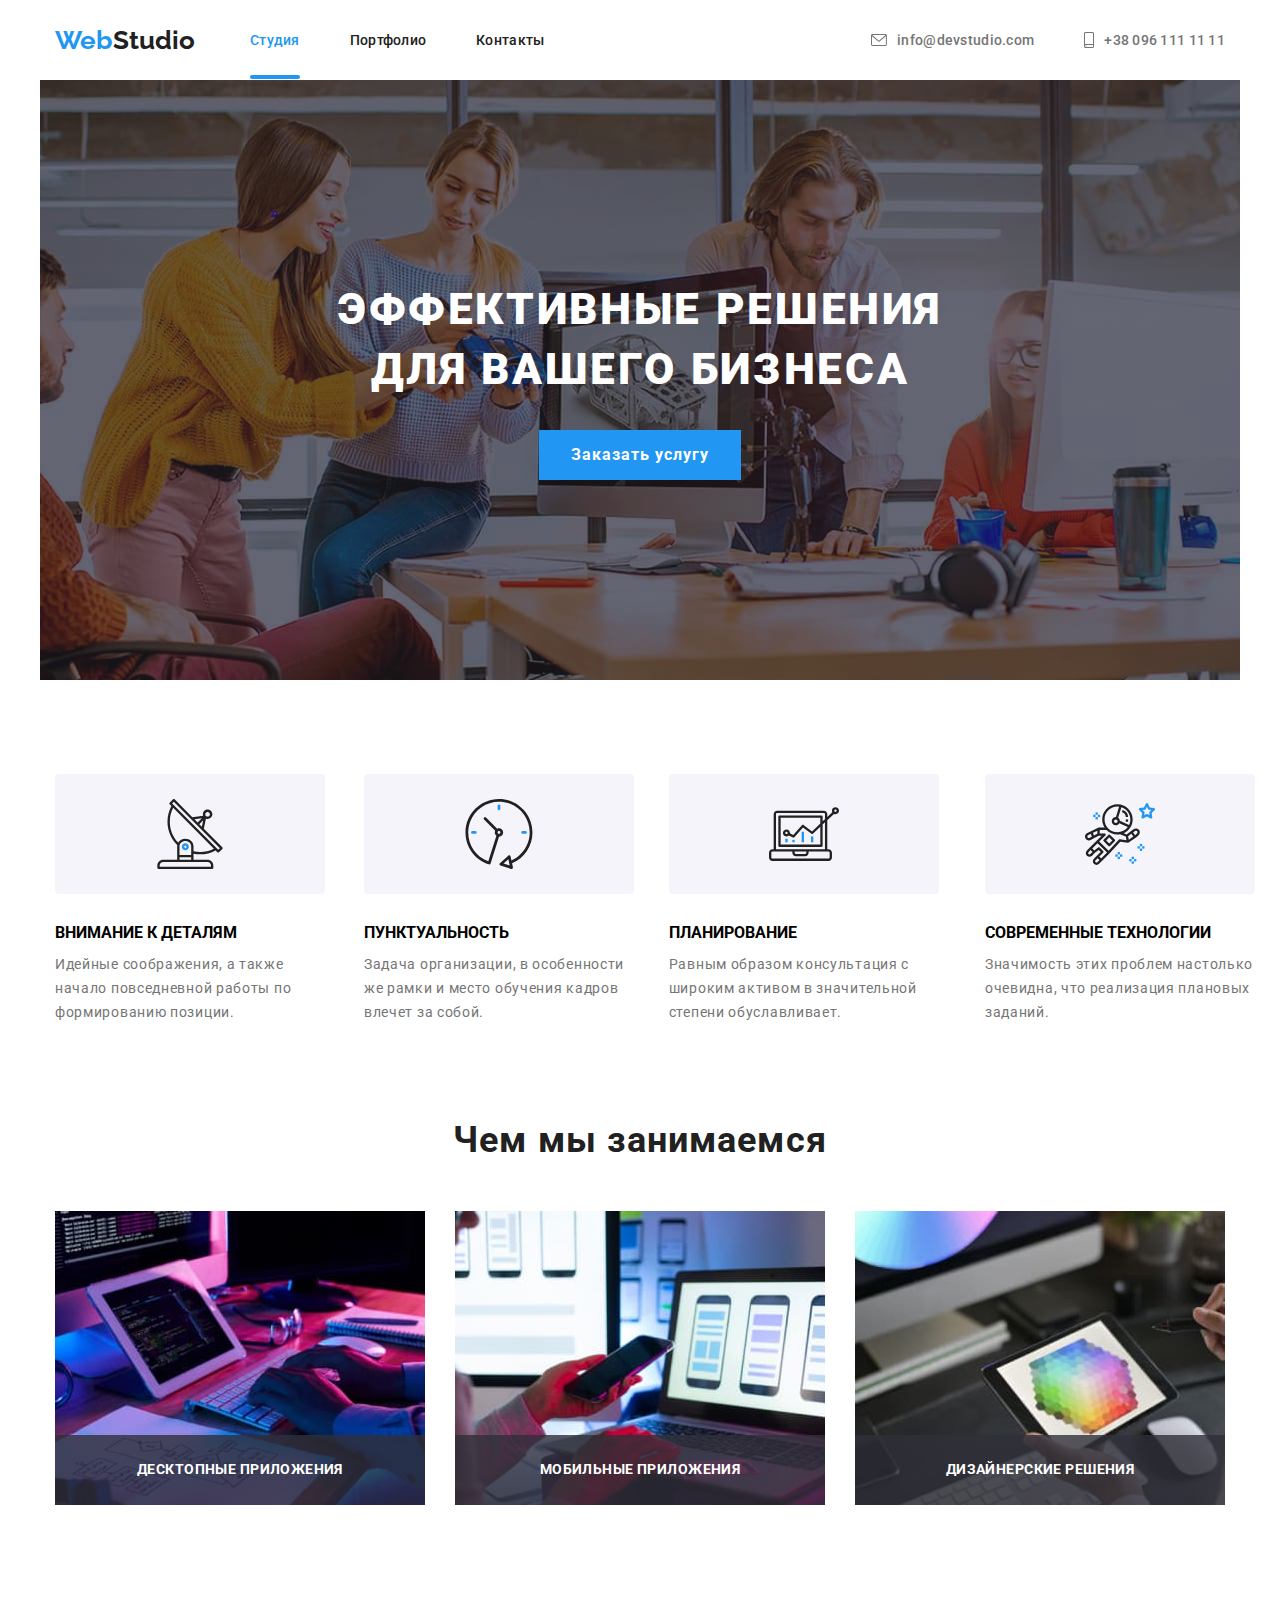
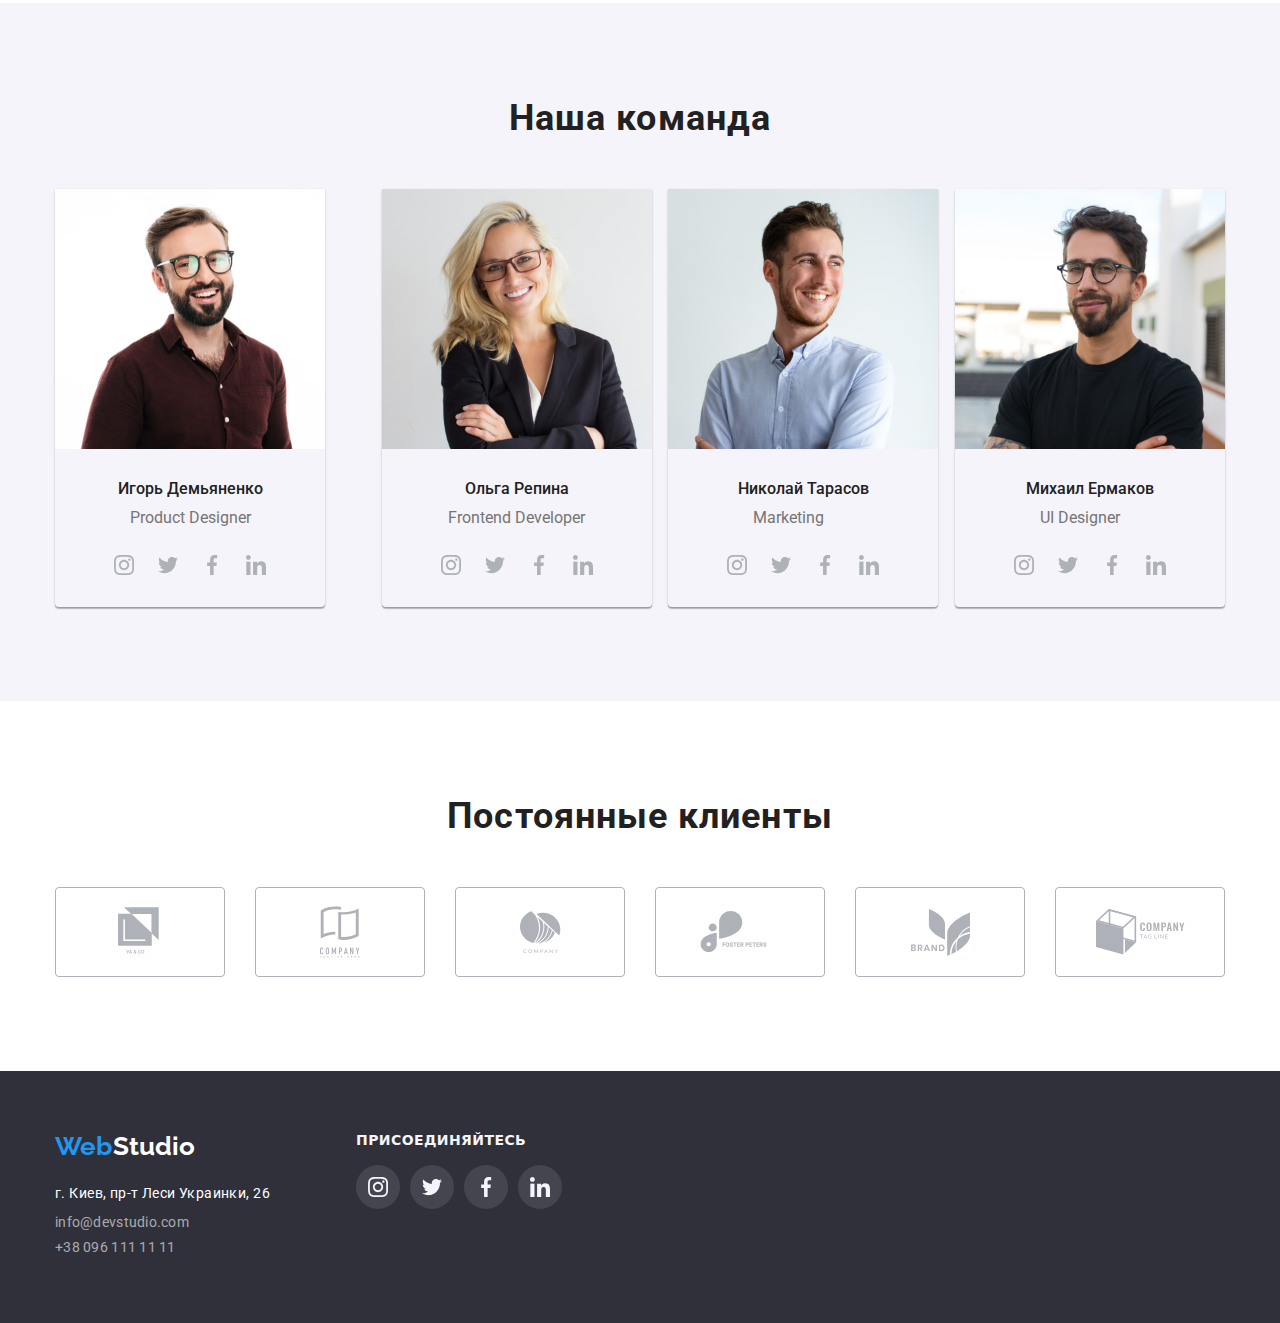
==== index.html @ 0f1d70f5 "finished" ====
﻿<!DOCTYPE html>
<html lang="en">
  <head>
    <link
      rel="stylesheet"
      href="https://cdnjs.cloudflare.com/ajax/libs/modern-normalize/1.0.0/modern-normalize.min.css"
    />
    <link rel="preconnect" href="https://fonts.gstatic.com" />
    <link
      href="https://fonts.googleapis.com/css2?family=Raleway:wght@700&family=Roboto:wght@400;500;700;900&display=swap"
      rel="stylesheet"
    />
    <link rel="stylesheet" href="./css/style.css" />
    <meta charset="UTF-8" />
    <meta
      name="viewport"
      content="width=device-width, initial-scale=1.0"
      lang="ru"
    />
    <title>WebStudio</title>
  </head>
  <body>
    <header>
      <div class="navigation-bar container">
        <nav>
          <a class="logo" href="./index.html">
            <span class="logo-left-part">Web</span>
            <span class="logo-right-part">Studio</span>
          </a>
          <ul class="navigation-list">
            <li><a class="item current-page" href="./index.html">Студия</a></li>
            <li>
              <a class="item link-without-underline" href="./portfolio.html"
                >Портфолио</a
              >
            </li>
            <li><a class="item link-without-underline" href="">Контакты</a></li>
          </ul>
        </nav>
        <ul class="contacts">
          <li>
            <address class="nav-address">
              <svg width="16" height="12" class="contact-image">
                <use href="./image/sprite.svg#icon-envelope"></use>
              </svg>
              <a class="contact" href="mailto:info@devstudio.com"
                >info@devstudio.com</a
              >
            </address>
          </li>
          <li>
            <address class="nav-address">
              <svg width="10" height="16" class="contact-image">
                <use href="./image/sprite.svg#icon-smartphone"></use>
              </svg>
              <a class="contact" href="tel:+380961111111">+38 096 111 11 11</a>
            </address>
          </li>
        </ul>
      </div>
    </header>
    <main>
      <div class="backdrop is-hidden" data-modal>
        <div class="modal">
          <button type="button" class="close-btn" data-modal-close></button>
        </div>
      </div>
      <section title="hero">
        <div class="hero container">
          <h1>Эффективные решения для вашего бизнеса</h1>
          <button class="blue-button" data-modal-open type="button">
            Заказать услугу
          </button>
        </div>
      </section>
      <section class="virtues" title="our virtues">
        <div class="container">
          <h2 style="visibility: hidden; height: 0px">Наши преимущества</h2>
          <ul class="container virtues-list">
            <li class="virtues-item">
              <div class="virtues-image">
                <svg width="70" height="70">
                  <use href="./image/sprite.svg#icon-antenna"></use>
                </svg>
              </div>
              <h3>Внимание к деталям</h3>
              <p>
                Идейные соображения, а также начало повседневной работы по
                формированию позиции.
              </p>
            </li>
            <li class="virtues-item">
              <div class="virtues-image">
                <svg width="70" height="70">
                  <use href="./image/sprite.svg#icon-clock"></use>
                </svg>
              </div>

              <h3>Пунктуальность</h3>
              <p>
                Задача организации, в особенности же рамки и место обучения
                кадров влечет за собой.
              </p>
            </li>
            <li class="virtues-item">
              <div class="virtues-image">
                <svg width="70" height="70">
                  <use href="./image/sprite.svg#icon-draght"></use>
                </svg>
              </div>

              <h3>Планирование</h3>
              <p>
                Равным образом консультация с широким активом в значительной
                степени обуславливает.
              </p>
            </li>
            <li class="virtues-item">
              <div class="virtues-image">
                <svg width="70" height="70">
                  <use href="./image/sprite.svg#icon-astronaut"></use>
                </svg>
              </div>
              <h3>Современные технологии</h3>
              <p>
                Значимость этих проблем настолько очевидна, что реализация
                плановых заданий.
              </p>
            </li>
          </ul>
        </div>
      </section>
      <section title="What we are doing" class="our-work">
        <div class="container">
          <h2>Чем мы занимаемся</h2>
          <div class="our-works-container">
            <ul class="our-work-list">
              <li class="item">
                <img
                  src="./image/photo1.png"
                  alt="Программист пишет код"
                  width="370"
                  height="294"
                />
                <span class="works-label">Десктопные приложения</span>
              </li>
              <li class="item">
                <img
                  src="./image/photo2.png"
                  alt="Дизайнер разрабатывает стиль приложения для мобильного телефона"
                  width="370"
                  height="294"
                />
                <span class="works-label">Мобильные приложения</span>
              </li>
              <li class="item">
                <img
                  src="./image/photo3.png"
                  alt="Дизайнер работает с цветовой схемой на планшете"
                  width="370"
                  height="294"
                />
                <span class="works-label">Дизайнерские решения</span>
              </li>
            </ul>
          </div>
        </div>
      </section>
      <section title="Our team" class="our-team our-work">
        <div class="container">
          <h2>Наша команда</h2>
          <ul class="team-container">
            <li class="employee-card">
              <img
                src="./image/igor.jpg"
                alt="Фотография Игоря Демьяненко"
                width="270"
                height="260"
              />
              <h3>Игорь Демьяненко</h3>
              <span>Product Designer</span>
              <ul class="social-list">
                <li class="social-list-item">
                  <a class="social-link" href="https://www.instagram.com/">
                    <svg width="20" height="20" class="social-image">
                      <use href="./image/sprite.svg#icon-instagram"></use>
                    </svg>
                  </a>
                </li>
                <li>
                  <a class="social-link" href="https://twitter.com/?lang=uk">
                    <svg width="20" height="20" class="social-image">
                      <use href="./image/sprite.svg#icon-twitter"></use>
                    </svg>
                  </a>
                </li>
                <li>
                  <a class="social-link" href="https://facebook.com/">
                    <svg width="20" height="20" class="social-image">
                      <use href="./image/sprite.svg#icon-facebook"></use>
                    </svg>
                  </a>
                </li>
                <li>
                  <a class="social-link" href="https://www.linkedin.com/">
                    <svg width="20" height="20" class="social-image">
                      <use href="./image/sprite.svg#icon-linkedin"></use>
                    </svg>
                  </a>
                </li>
              </ul>
            </li>
            <li class="employee-card">
              <img
                src="./image/olga.jpg"
                alt="Фотография Ольги Репиной"
                width="270"
                height="260"
              />
              <h3>Ольга Репина</h3>
              <span>Frontend Developer</span>
              <ul class="social-list">
                <li class="social-list-item">
                  <a class="social-link" href="https://www.instagram.com/">
                    <svg width="20" height="20" class="social-image">
                      <use href="./image/sprite.svg#icon-instagram"></use>
                    </svg>
                  </a>
                </li>
                <li>
                  <a class="social-link" href="https://twitter.com/?lang=uk">
                    <svg width="20" height="20" class="social-image">
                      <use href="./image/sprite.svg#icon-twitter"></use>
                    </svg>
                  </a>
                </li>
                <li>
                  <a class="social-link" href="https://facebook.com/">
                    <svg width="20" height="20" class="social-image">
                      <use href="./image/sprite.svg#icon-facebook"></use>
                    </svg>
                  </a>
                </li>
                <li>
                  <a class="social-link" href="https://www.linkedin.com/">
                    <svg width="20" height="20" class="social-image">
                      <use href="./image/sprite.svg#icon-linkedin"></use>
                    </svg>
                  </a>
                </li>
              </ul>
            </li>
            <li>
              <div class="employee-card">
                <img
                  src="./image/nick.jpg"
                  alt="Фотография Николая Тарасова"
                  width="270"
                  height="260"
                />
                <h3>Николай Тарасов</h3>
                <span>Marketing</span>
                <ul class="social-list">
                  <li class="social-list-item">
                    <a class="social-link" href="https://www.instagram.com/">
                      <svg width="20" height="20" class="social-image">
                        <use href="./image/sprite.svg#icon-instagram"></use>
                      </svg>
                    </a>
                  </li>
                  <li>
                    <a class="social-link" href="https://twitter.com/?lang=uk">
                      <svg width="20" height="20" class="social-image">
                        <use href="./image/sprite.svg#icon-twitter"></use>
                      </svg>
                    </a>
                  </li>
                  <li>
                    <a class="social-link" href="https://facebook.com/">
                      <svg width="20" height="20" class="social-image">
                        <use href="./image/sprite.svg#icon-facebook"></use>
                      </svg>
                    </a>
                  </li>
                  <li>
                    <a class="social-link" href="https://www.linkedin.com/">
                      <svg width="20" height="20" class="social-image">
                        <use href="./image/sprite.svg#icon-linkedin"></use>
                      </svg>
                    </a>
                  </li>
                </ul>
              </div>
            </li>
            <li>
              <div class="employee-card">
                <img
                  src="./image/michael.jpg"
                  alt="Фотография Михаила Ермакова"
                  width="270"
                  height="260"
                />
                <h3>Михаил Ермаков</h3>
                <span>UI Designer</span>
                <ul class="social-list">
                  <li class="social-list-item">
                    <a class="social-link" href="https://www.instagram.com/">
                      <svg width="20" height="20" class="social-image">
                        <use href="./image/sprite.svg#icon-instagram"></use>
                      </svg>
                    </a>
                  </li>
                  <li>
                    <a class="social-link" href="https://twitter.com/?lang=uk">
                      <svg width="20" height="20" class="social-image">
                        <use href="./image/sprite.svg#icon-twitter"></use>
                      </svg>
                    </a>
                  </li>
                  <li>
                    <a class="social-link" href="https://facebook.com/">
                      <svg width="20" height="20" class="social-image">
                        <use href="./image/sprite.svg#icon-facebook"></use>
                      </svg>
                    </a>
                  </li>
                  <li>
                    <a class="social-link" href="https://www.linkedin.com/">
                      <svg width="20" height="20" class="social-image">
                        <use href="./image/sprite.svg#icon-linkedin"></use>
                      </svg>
                    </a>
                  </li>
                </ul>
              </div>
            </li>
          </ul>
        </div>
      </section>
      <section title="Our clients" class="our-clients">
        <div class="container">
          <h2>Постоянные клиенты</h2>
          <ul>
            <li>
              <a href="https://">
                <svg width="45" height="50">
                  <use href="./image/sprite.svg#logo-1"></use>
                </svg>
              </a>
            </li>
            <li>
              <a href="https://">
                <svg width="40" height="52">
                  <use href="./image/sprite.svg#logo-2"></use>
                </svg>
              </a>
            </li>
            <li>
              <a href="https://">
                <svg width="41" height="42.6">
                  <use href="./image/sprite.svg#logo-3"></use>
                </svg>
              </a>
            </li>
            <li>
              <a href="https://">
                <svg width="80" height="42">
                  <use href="./image/sprite.svg#logo-4"></use>
                </svg>
              </a>
            </li>
            <li>
              <a href="https://">
                <svg width="59" height="47">
                  <use href="./image/sprite.svg#logo-5"></use>
                </svg>
              </a>
            </li>
            <li>
              <a href="https://">
                <svg width="89" height="46">
                  <use href="./image/sprite.svg#logo-6"></use>
                </svg>
              </a>
            </li>
          </ul>
        </div>
      </section>
    </main>
    <footer class="footer-container">
      <div class="container footer-blocks">
        <div>
          <a class="logo" href="./index.html">
            <span class="logo-left-part">Web</span>
            <span class="logo-right-part">Studio</span>
          </a>
          <address>
            <div class="address-block">
              <a
                class="location"
                href="https://www.google.com/maps/d/embed?mid=10uSM3H-mIU3GznYo2szRIEphczw"
                >г. Киев, пр-т Леси Украинки, 26</a
              >
              <a class="address-item" href="mailto:info@devstudio.com">
                <pre>info@devstudio.com</pre>
              </a>
              <a class="address-item" href="tel:+380961111111">
                <pre>+38 096 111 11 11</pre>
              </a>
            </div>
          </address>
        </div>
        <div class="right-block">
          <span>присоединяйтесь</span>
          <ul class="social-list">
            <li class="social-list-item">
              <a class="social-link" href="https://www.instagram.com/">
                <svg width="20" height="20" class="social-image">
                  <use href="./image/sprite.svg#icon-instagram"></use>
                </svg>
              </a>
            </li>
            <li>
              <a class="social-link" href="https://twitter.com/?lang=uk">
                <svg width="20" height="20" class="social-image">
                  <use href="./image/sprite.svg#icon-twitter"></use>
                </svg>
              </a>
            </li>
            <li>
              <a class="social-link" href="https://facebook.com/">
                <svg width="20" height="20" class="social-image">
                  <use href="./image/sprite.svg#icon-facebook"></use>
                </svg>
              </a>
            </li>
            <li>
              <a class="social-link" href="https://www.linkedin.com/">
                <svg width="20" height="20" class="social-image">
                  <use href="./image/sprite.svg#icon-linkedin"></use>
                </svg>
              </a>
            </li>
          </ul>
        </div>
      </div>
    </footer>
    <script src="./js/modal.js"></script>
  </body>
</html>
---- css/style.css ----
:root {
  --accent-color: #2196f3;
  --light-gray-color: #f5f4fa;
  --dark-gray-color: #757575;
  --black-color: #212121;
  --primary-font: "Raleway", sans-serif;
  --secondary-font: "Roboto", sans-serif;
}
*,
*::before,
*::after {
  box-sizing: border-box;
}
h1,
h2,
h3,
ul {
  margin: 0;
  padding: 0;
}
p,
pre {
  margin: 0;
  padding: 0;
}
button {
  font-family: var(--secondary-font);
  font-weight: 500;
}
pre {
  font-family: var(--secondary-font);
}
main {
  font-family: var(--secondary-font);
}

.container {
  width: 1200px;
  padding-left: 15px;
  padding-right: 15px;
  margin-left: auto;
  margin-right: auto;

  background-color: transparent;
}
.team-container {
  padding-top: 50px;
  display: flex;
  justify-content: space-between;
}
.our-team {
  min-height: 648px;
  background: #f5f4fa;
}
.contact-image {
  fill: currentColor;
  margin-right: 10px;
}
.social-list {
  display: flex;
  justify-content: space-between;
  margin-top: 16px;
}
.social-link {
  transition: all cubic-bezier(0.4, 0, 0.2, 1) 250ms;
  color: #afb1b8;
  display: flex;
  justify-content: center;
  align-items: center;
  height: 44px;
  width: 44px;
  border-radius: 50px;
}
.social-link:hover,
.social-link:active {
  background-color: var(--accent-color);
  color: #ffffff;
}
.social-image {
  display: block;
  fill: currentColor;
  width: 20px;
  height: 20px;
}
.navigation-bar {
  display: flex;
  justify-content: space-between;
  align-items: center;
  min-height: 80px;
}
.nav-address {
  transition: color cubic-bezier(0.4, 0, 0.2, 1) 250ms;

  color: var(--dark-gray-color);
  display: flex;
  align-items: center;
  justify-content: space-around;
}

.nav-address:hover .contact,
.nav-address:focus .contact,
.nav-address:hover,
.nav-address:focus {
  color: var(--accent-color);
}
.navigation-list .item:hover,
.navigation-list .item:focus {
  color: var(--accent-color);
  text-decoration: none;
}
.logo {
  display: inline-block;
  font-family: var(--primary-font);
  font-weight: 700;
  font-size: 26px;
  line-height: 1.174;
  text-decoration: none;
  align-self: center;
  min-width: 145px;
}

.logo-left-part {
  color: var(--accent-color);
}
.logo-right-part {
  margin-left: -5px;
}
footer .logo-right-part {
  color: #ffffff;
}
header .logo-right-part {
  color: var(--black-color);
}
.navigation-list,
.contacts {
  display: flex;
  justify-content: space-between;
  align-items: center;
  font-family: var(--secondary-font);
}

.contact {
  align-content: space-between;
}
.navigation-list .item {
  transition: color cubic-bezier(0.4, 0, 0.2, 1) 250ms;

  text-decoration: none;
  font-weight: 500;
  font-size: 14px;
  line-height: 1.143;
  letter-spacing: 0.02em;
  font-family: var(--secondary-font);
}
.navigation-list .item:nth-child(1) {
  margin-left: 50px;
}
.border-bottom {
  border-bottom: 1px solid;
  border-color: #cecece;
}
.navigation-list .item:nth-child(2) {
  margin-left: 50px;
}
.link-without-underline {
  color: var(--black-color);
}
nav {
  display: flex;
}
.contact {
  transition: all cubic-bezier(0.4, 0, 0.2, 1) 250ms;

  text-decoration: none;
  font-weight: 500;
  font-size: 14px;
  line-height: 1.143;
  letter-spacing: 0.02em;
  color: var(--dark-gray-color);
  font-style: normal;
}
.contacts li:nth-of-type(2) {
  margin-left: 50px;
}
.contact:hover,
.contact:focus {
  color: var(--accent-color);
}
a:hover,
a:focus {
  text-decoration: none;
}
li {
  list-style: none;
  margin: 0;
  padding: 0;
}
h1 {
  width: 696px;
  min-height: 120px;
  font-weight: 900;
  font-size: 44px;
  line-height: 1.36;
  text-align: center;
  letter-spacing: 0.06em;
  text-transform: uppercase;
  color: #ffffff;
  align-self: center;
}
.our-work {
  padding-top: 94px;
  padding-bottom: 94px;
}
.our-work h2,
.our-clients h2 {
  text-align: center;
  color: var(--black-color);
  font-weight: 700;
  font-size: 36px;
  line-height: 1.167;
  letter-spacing: 0.03em;
}
.border-around {
  border: 1px solid;
  border-color: #eeeeee;
  margin-top: 30px;
}
.card-with-overlay {
  position: relative;
  overflow: hidden;
}
.text-on-focus {
  display: flex;
  justify-content: center;
  align-items: center;
  transition: all 250ms cubic-bezier(0.4, 0, 0.2, 1);
  background-color: rgba(33, 150, 243, 0.9);
  position: absolute;
  bottom: -297px;
  left: 0;
  width: 100%;
  height: 100%;
  padding: 63px 24px;
  font-family: var(--secondary-font);
  font-size: 18px;
  line-height: 1.56;
  letter-spacing: 0.03em;
  transform: translateY(0px);

  color: #ffffff;
}
.border-around:focus .text-on-focus,
.border-around:hover .text-on-focus {
  transform: translateY(-297px);
  transition: transform 250ms cubic-bezier(0.4, 0, 0.2, 1);
}
.our-works-container,
.our-clients ul {
  padding-top: 50px;
}
.our-work-list {
  display: flex;
  justify-content: space-between;
}
.our-work-list .item:nth-child(n + 2) {
  margin-left: 30px;
}
.item {
  position: relative;
}
.works-label {
  position: absolute;
  bottom: 0;
  left: 0;
  transform: translateY(-4px);

  font-family: var(--secondary-font);
  font-size: 14px;
  font-weight: 700;
  line-height: 1.14;
  letter-spacing: 0.03em;
  text-transform: uppercase;
  display: flex;
  justify-content: center;
  align-items: center;
  color: #ffffff;
  min-height: 70px;
  width: 100%;
  background-color: rgba(47, 48, 58, 0.8);
}
.employee-card h3 {
  color: var(--black-color);
  font-weight: 500;
  font-size: 16px;
  line-height: 1.188;
  margin-top: 30px;
}
.employee-card span {
  color: var(--dark-gray-color);
  font-weight: 400;
  font-size: 16px;
  line-height: 1.188;
  min-width: 100px;
  margin-top: 10px;
}
.team p {
  color: var(--dark-gray-color);
  font-size: 16px;
  line-height: 1.87;
  font-weight: 400;
}
.employee-card {
  display: flex;
  flex-direction: column;
  padding-bottom: 20px;
  align-items: center;
  min-height: 368px;
  box-shadow: 0px 1px 3px rgba(0, 0, 0, 0.12), 0px 1px 1px rgba(0, 0, 0, 0.14),
    0px 2px 1px rgba(0, 0, 0, 0.2);
  border-radius: 0px 0px 4px 4px;
}
.employee-card:nth-child(n + 2) {
  margin-left: 40px;
}
.virtues {
  padding-top: 94px;
}
.virtues-item h3 {
  font-size: 16px;
  text-transform: uppercase;
  line-height: 1.172;
  margin-top: 30px;
}
.virtues-list {
  display: flex;
  justify-content: space-between;
  padding: 0px;
}
.virtues-item {
  display: inline-block;
  font-weight: bold;
  min-height: 101px;
  min-width: 270px;
  font-size: 14px;
}
.virtues-list li:nth-child(n + 2) {
  margin-left: 30px;
}
.virtues-image {
  width: 270px;
  min-height: 120px;
  background: #f5f4fa;
  border-radius: 4px;
  display: flex;
  align-items: center;
}
.virtues-image > svg {
  display: flex;
  align-self: center;
  justify-items: center;
  margin: auto;
}
.our-clients ul {
  display: flex;
  justify-content: space-between;
}
.our-clients a {
  display: flex;
  justify-content: center;
  align-items: center;
  fill: currentColor;
  border: 1px solid #afb1b8;
  border-radius: 4px;
  width: 170px;
  height: 90px;
}
.our-clients a {
  transition: all 250ms cubic-bezier(0.4, 0, 0.2, 1);

  color: #afb1b8;
}
.our-clients a:focus,
.our-clients a:hover {
  color: #2196f3;
}

.hero {
  background-image: linear-gradient(
      rgba(47, 48, 58, 0.4),
      rgba(47, 48, 58, 0.4)
    ),
    url("../image/hero.jpg");
  background-size: cover;
  background-repeat: no-repeat;
  background-position: center;
  display: flex;
  flex-direction: column;
  justify-content: center;
  padding-top: 200px;
  padding-bottom: 200px;
}
.blue-button {
  background-color: var(--accent-color);
  color: #ffffff;
  font-weight: 700;
  font-size: 16px;
  line-height: 1.87;
  letter-spacing: 0.06em;
  align-self: center;
  margin-top: 30px;
  padding: 10px 32px;
  min-width: 200px;
  border: none;
}
.address-item {
  transition: color cubic-bezier(0.4, 0, 0.2, 1) 250ms;

  text-decoration: none;
  font-weight: 400;
  font-size: 14px;
  line-height: 1.143;
  letter-spacing: 0.02em;
  font-style: normal;
  color: var(--dark-gray-color);
}

.address-item:hover,
.address-item:focus,
.current-page {
  color: var(--accent-color);
}
.current-page {
  position: relative;
}
.current-page::after {
  content: "";
  position: absolute;
  bottom: 0;
  left: 0;
  display: flex;
  width: 100%;
  height: 4px;
  border-radius: 2px;
  margin-bottom: -31px;
  background-color: var(--accent-color);
}
.buttons-list {
  display: flex;
  justify-content: center;
  min-width: 611px;
}
.buttons-list li:nth-child(n + 2) {
  margin-left: 14px;
}
.buttons-list button {
  transition: background-color cubic-bezier(0.4, 0, 0.2, 1) 250ms,
    color cubic-bezier(0.4, 0, 0.2, 1) 250ms;

  background-color: var(--light-gray-color);
  border-radius: 4px;
  border: none;
  padding: 6px 22px;
  font-size: 16px;
}
.buttons-list a {
  text-decoration: none;
  color: var(--black-color);
  font-weight: 500;
  font-size: 16px;
  line-height: 1.26;
  text-align: center;
  letter-spacing: 0.03em;
}
.buttons-list button:hover,
.buttons-list button:focus {
  background-color: var(--accent-color);
  color: #ffffff;
  outline: none;
}
.works-cards {
  display: flex;
  padding-top: 20px;
  justify-content: space-between;
  flex-wrap: wrap;
}
.works-cards .cards-title {
  font-weight: 700;
  font-size: 18px;
  line-height: 2;
  letter-spacing: 0.06em;
}
.works-cards p {
  font-weight: 400;
  font-size: 16px;
  line-height: 1.875;
  letter-spacing: 0.06em;
  color: var(--dark-gray-color);
  display: inline-block;
  min-width: 270px;
}
.virtues p {
  padding-top: 10px;
  font-weight: 400;
  font-size: 14px;
  line-height: 1.714;
  letter-spacing: 0.05em;
  color: var(--dark-gray-color);
}

.works-cards li {
  min-width: 370px;
  box-sizing: border-box;
}
.our-works,
.our-clients {
  padding-bottom: 94px;
  padding-top: 94px;
}
.cards-description {
  padding: 20px 24px;
}
.location {
  text-decoration: none;
  font-weight: 400;
  font-size: 14px;
  line-height: 1.71;
  letter-spacing: 0.03em;
  font-family: var(--secondary-font);
}
footer {
  background-color: #2f303a;
  height: 252px;
}
.location {
  color: #ffffff;
}
address {
  font-style: unset;
}

.address-block {
  min-width: 231px;
  margin-top: 20px;
}
footer .address-item {
  color: rgba(255, 255, 255, 0.6);
  font-family: var(--secondary-font);
}

footer .address-item:nth-child(n + 2) {
  display: flex;
  padding-top: 9px;
}
.footer-container {
  min-height: 252px;
  padding-top: 60px;
  padding-bottom: 60px;
  background: #2f303a;
}
.footer-blocks {
  display: flex;
}
.right-block .social-link {
  transition: background-color cubic-bezier(0.4, 0, 0.2, 1) 250ms;

  background-color: rgba(255, 255, 255, 0.1);
  color: var(--light-gray-color);
}
.right-block .social-link:hover,
.right-block .social-link:focus {
  background-color: var(--accent-color);
}
.right-block {
  display: block;
  margin-left: 70px;
  width: 206px;
}
.right-block li {
  display: flex;
  justify-content: space-between;
}
.right-block span {
  text-transform: uppercase;
  color: var(--light-gray-color);
  font-size: 14px;
  font-weight: 700;
  line-height: 16px;
  letter-spacing: 0.03em;
}
.backdrop {
  position: fixed;
  top: 0;
  left: 0;
  width: 100%;
  height: 100%;
  background-color: rgba(0, 0, 0, 0.2);
}
.backdrop.is-hidden {
  pointer-events: none;
  opacity: 0;
  scale: 0;
}
.backdrop {
  transition: all cubic-bezier(0.4, 0, 0.2, 1) 250ms;
  scale: 1;
}
.modal {
  height: 581px;
  width: 528px;
  left: 50vw;
  top: 221px;
  transform: translateX(-50%);
  border-radius: 4px;
  position: absolute;

  background: #ffffff;
  box-shadow: 0px 1px 3px rgba(0, 0, 0, 0.12), 0px 1px 1px rgba(0, 0, 0, 0.14),
    0px 2px 1px rgba(0, 0, 0, 0.2);
  border-radius: 4px;
  opacity: 1;
}
.close-btn {
  position: absolute;
  width: 30px;
  height: 30px;
  right: 8px;
  top: 8px;

  fill: black;
  background-position: center;
  background-image: url("../image/close-btn.svg"),
    linear-gradient(#ffffff, #ffffff);
  background-repeat: no-repeat;
  border: 1px solid rgba(0, 0, 0, 0.1);
  border-radius: 50%;
}
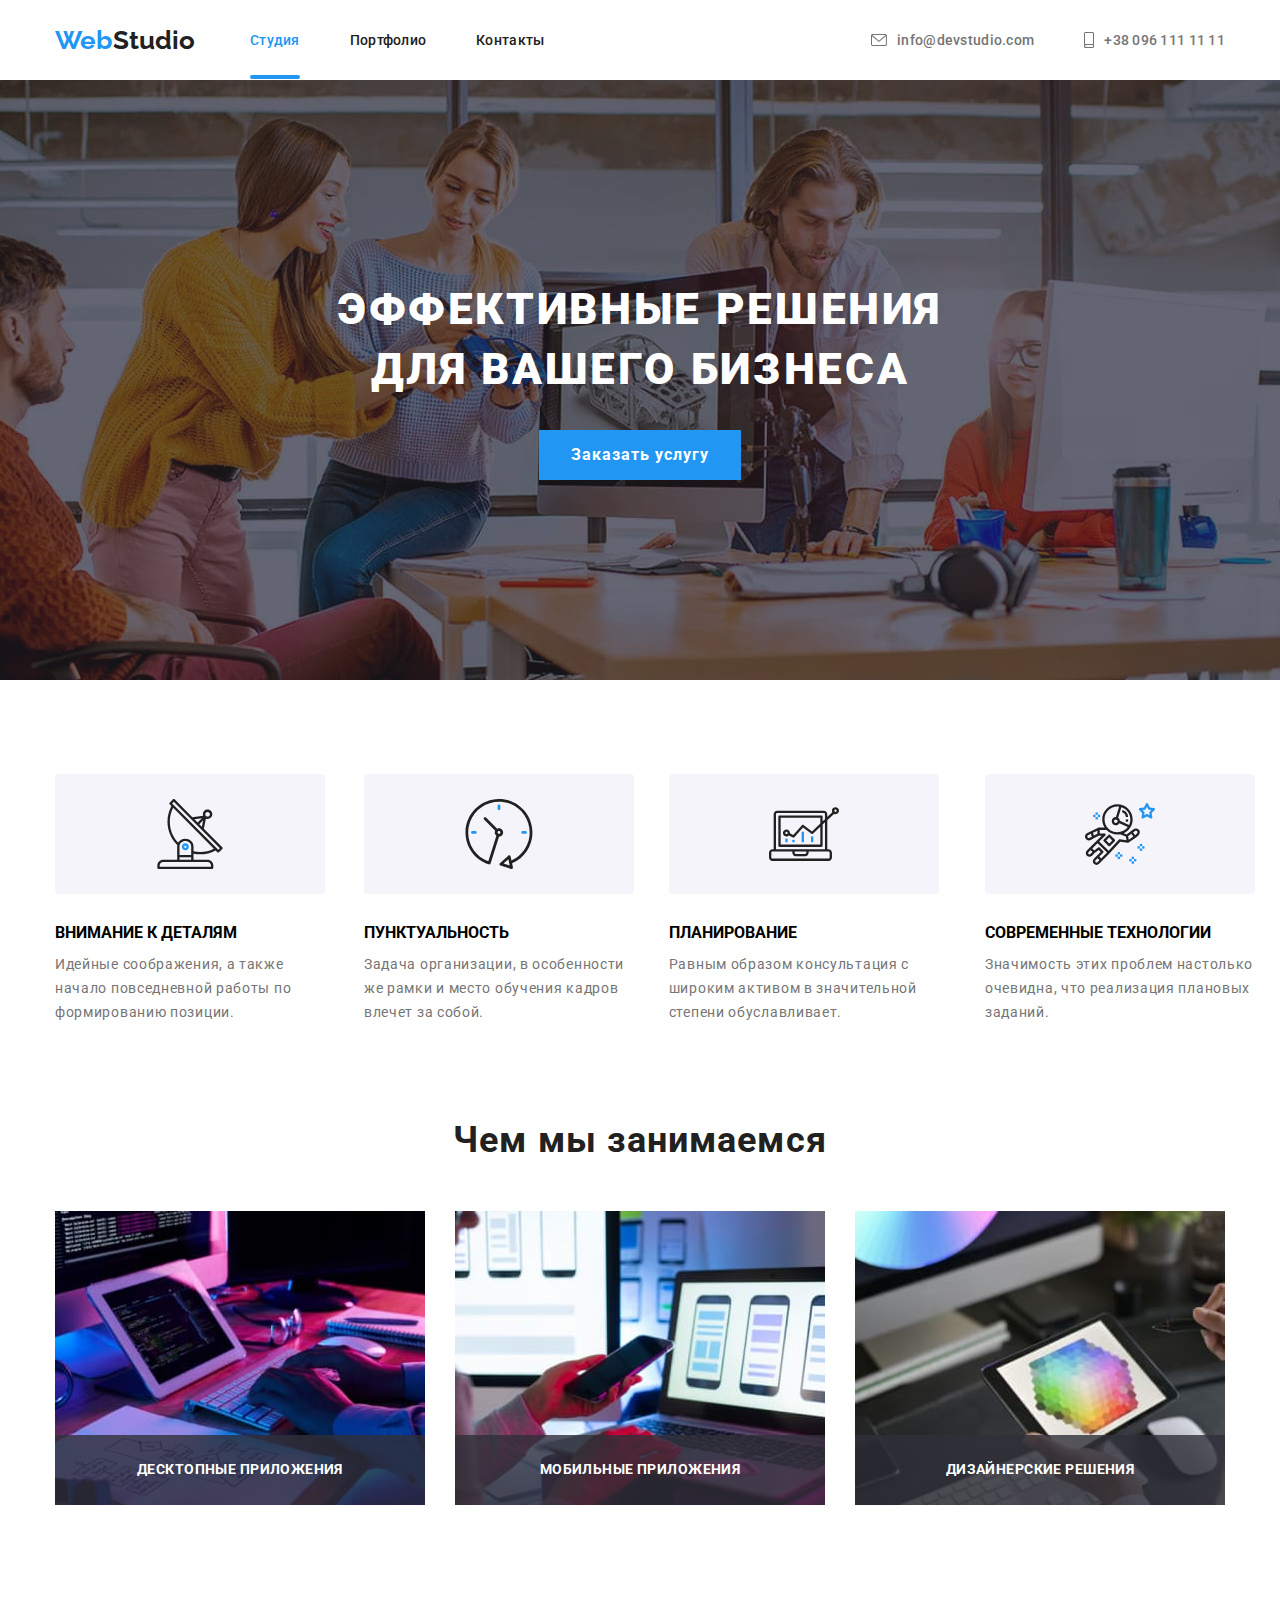
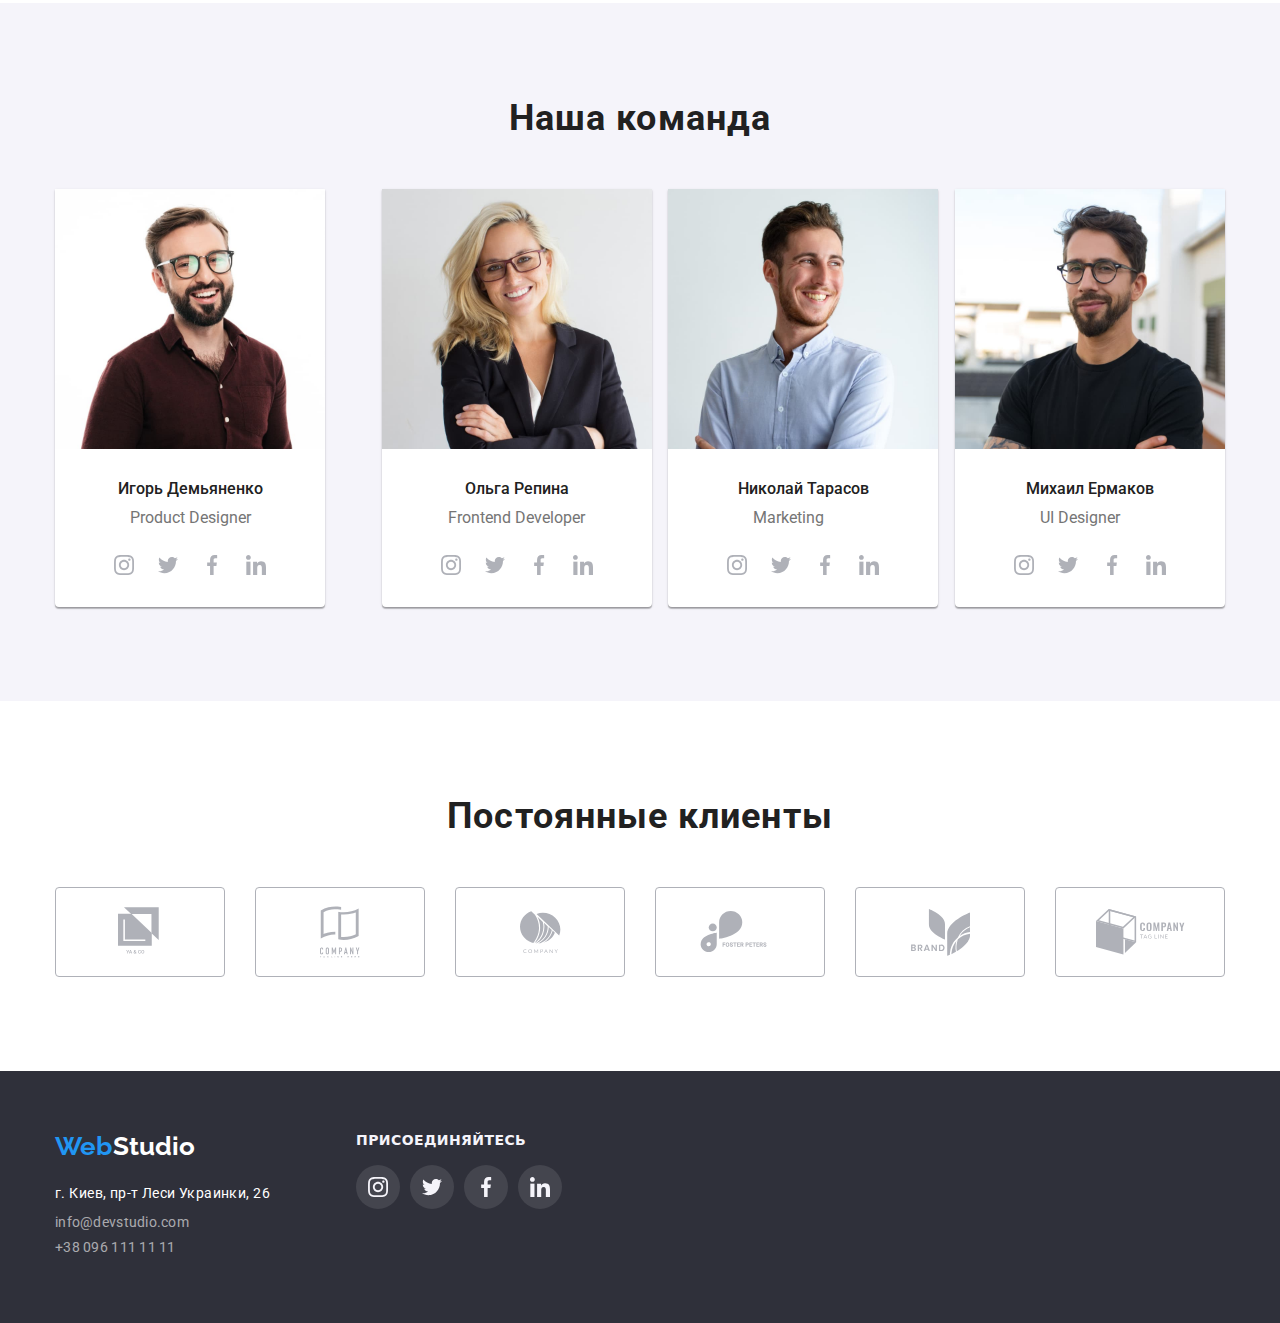
==== commit 0315e2c8: "fix hero" ====
--- a/index.html
+++ b/index.html
@@ -65,7 +65,7 @@
           <button type="button" class="close-btn" data-modal-close></button>
         </div>
       </div>
-      <section title="hero">
+      <section title="hero" class="section-hero">
         <div class="hero container">
           <h1>Эффективные решения для вашего бизнеса</h1>
           <button class="blue-button" data-modal-open type="button">
--- a/css/style.css
+++ b/css/style.css
@@ -72,7 +72,7 @@
   border-radius: 50px;
 }
 .social-link:hover,
-.social-link:active {
+.social-link:focus {
   background-color: var(--accent-color);
   color: #ffffff;
 }
@@ -138,10 +138,6 @@
   align-items: center;
   font-family: var(--secondary-font);
 }
-
-.contact {
-  align-content: space-between;
-}
 .navigation-list .item {
   transition: color cubic-bezier(0.4, 0, 0.2, 1) 250ms;
 
@@ -171,6 +167,7 @@
 .contact {
   transition: all cubic-bezier(0.4, 0, 0.2, 1) 250ms;
 
+  align-content: space-between;
   text-decoration: none;
   font-weight: 500;
   font-size: 14px;
@@ -224,6 +221,19 @@
   border: 1px solid;
   border-color: #eeeeee;
   margin-top: 30px;
+  box-shadow: 0px 0px 0px transparent;
+
+  transition: box-shadow 250ms cubic-bezier(0.4, 0, 0.2, 1);
+}
+.border-around:focus,
+.border-around:hover {
+  box-shadow: 0px 1px 1px rgba(0, 0, 0, 0.12), 0px 4px 4px rgba(0, 0, 0, 0.06),
+    1px 4px 6px rgba(0, 0, 0, 0.16);
+}
+.border-around:focus .text-on-focus,
+.border-around:hover .text-on-focus {
+  transform: translateY(-298px);
+  transition: transform 250ms cubic-bezier(0.4, 0, 0.2, 1);
 }
 .card-with-overlay {
   position: relative;
@@ -236,7 +246,7 @@
   transition: all 250ms cubic-bezier(0.4, 0, 0.2, 1);
   background-color: rgba(33, 150, 243, 0.9);
   position: absolute;
-  bottom: -297px;
+  bottom: -298px;
   left: 0;
   width: 100%;
   height: 100%;
@@ -249,11 +259,7 @@
 
   color: #ffffff;
 }
-.border-around:focus .text-on-focus,
-.border-around:hover .text-on-focus {
-  transform: translateY(-297px);
-  transition: transform 250ms cubic-bezier(0.4, 0, 0.2, 1);
-}
+
 .our-works-container,
 .our-clients ul {
   padding-top: 50px;
@@ -315,6 +321,7 @@
   padding-bottom: 20px;
   align-items: center;
   min-height: 368px;
+  background-color: #ffffff;
   box-shadow: 0px 1px 3px rgba(0, 0, 0, 0.12), 0px 1px 1px rgba(0, 0, 0, 0.14),
     0px 2px 1px rgba(0, 0, 0, 0.2);
   border-radius: 0px 0px 4px 4px;
@@ -384,7 +391,9 @@
   color: #2196f3;
 }
 
-.hero {
+.section-hero {
+  padding-top: 200px;
+  padding-bottom: 200px;
   background-image: linear-gradient(
       rgba(47, 48, 58, 0.4),
       rgba(47, 48, 58, 0.4)
@@ -393,11 +402,11 @@
   background-size: cover;
   background-repeat: no-repeat;
   background-position: center;
+}
+.hero {
   display: flex;
   flex-direction: column;
   justify-content: center;
-  padding-top: 200px;
-  padding-bottom: 200px;
 }
 .blue-button {
   background-color: var(--accent-color);
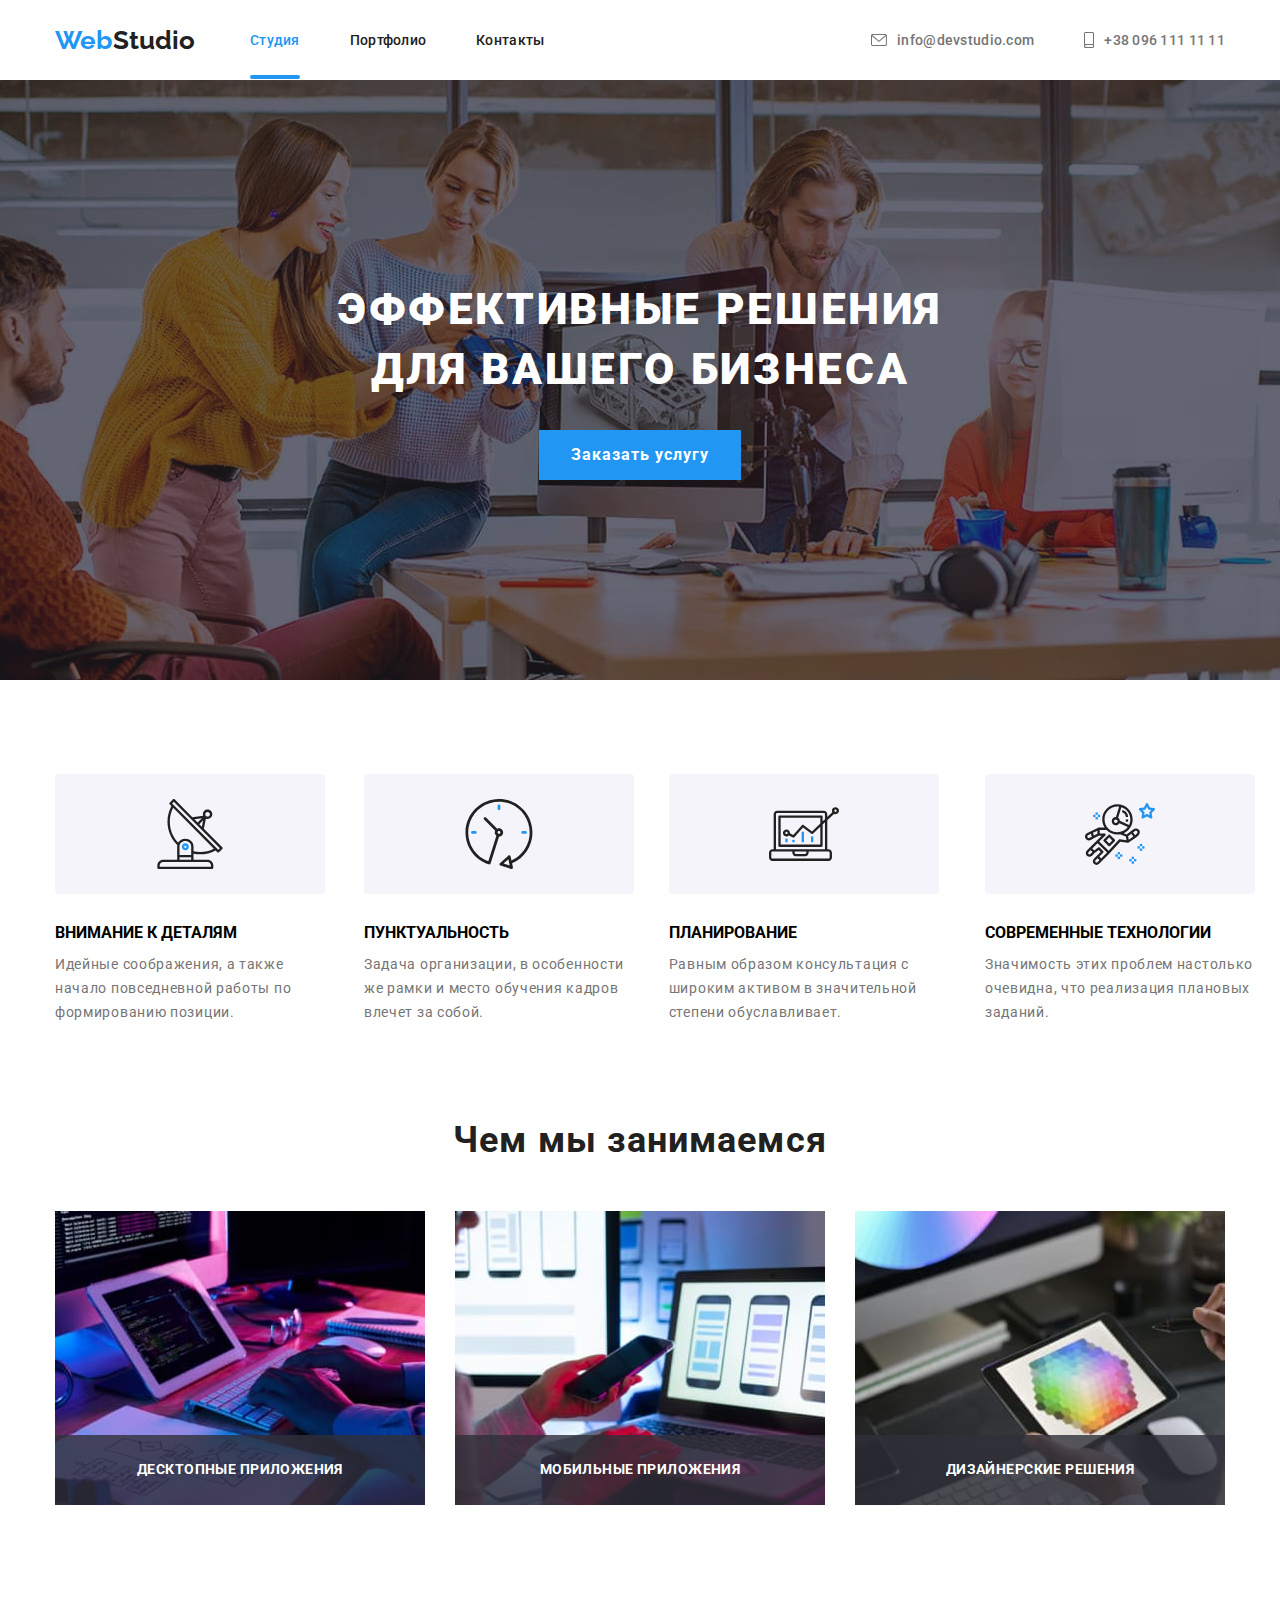
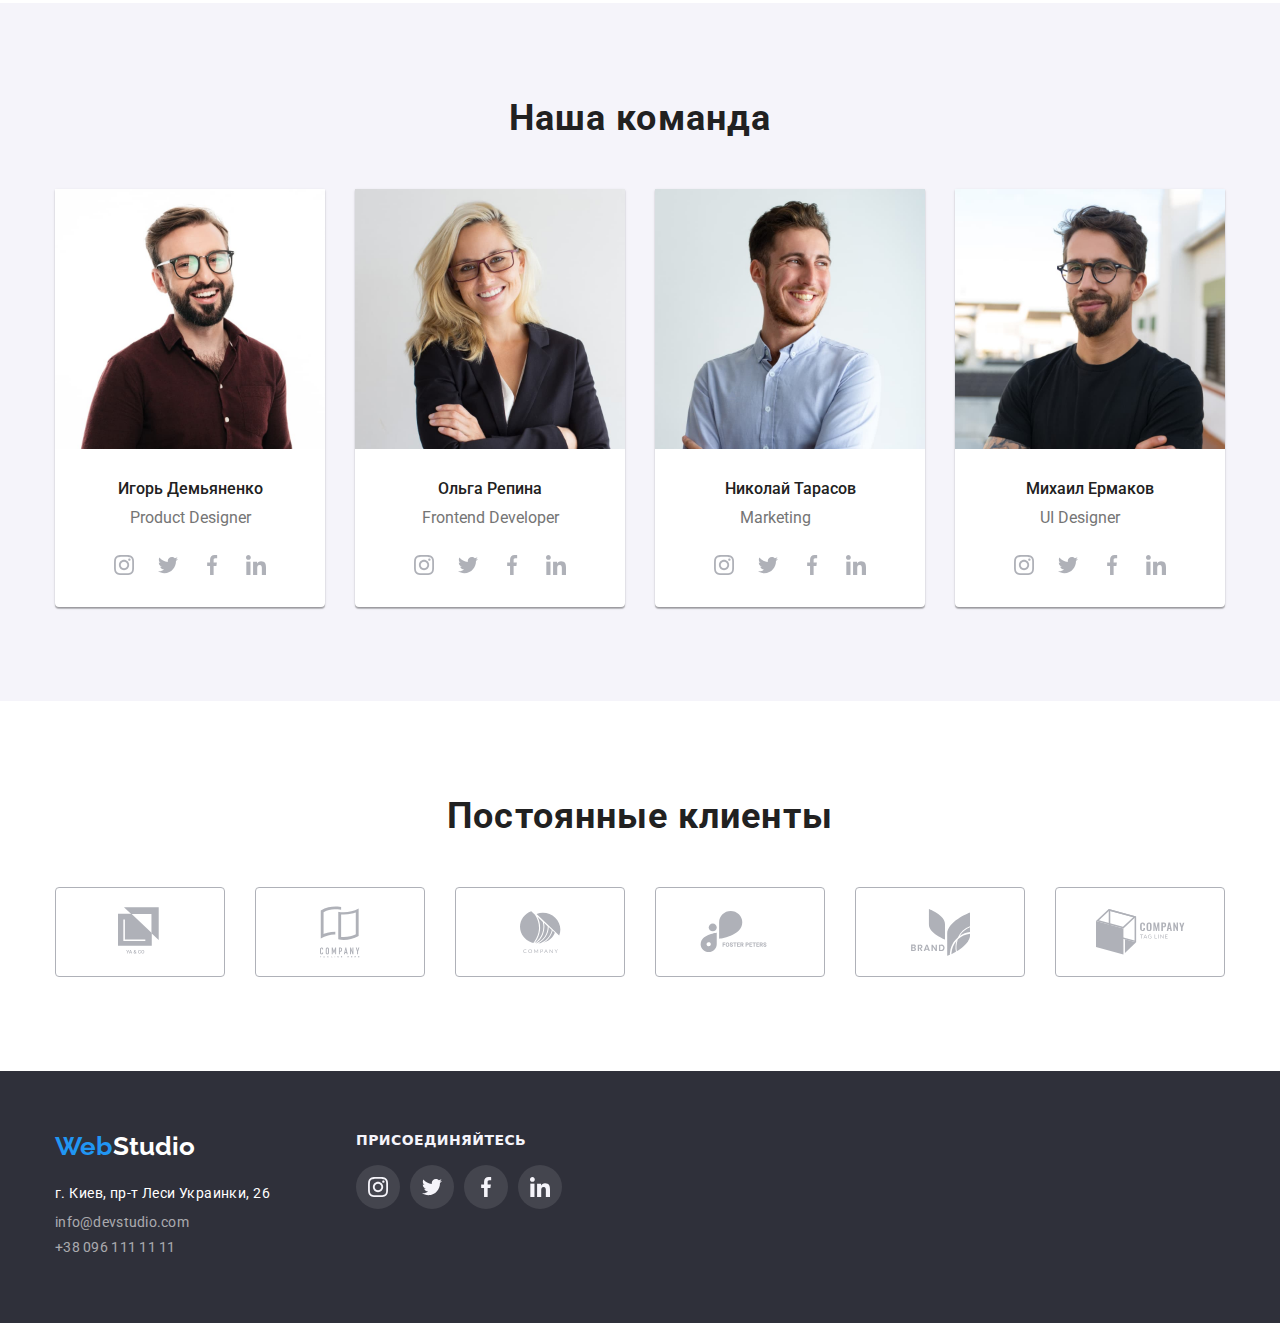
==== commit 04b6e840: "add tabindex" ====
--- a/index.html
+++ b/index.html
@@ -39,21 +39,23 @@
         </nav>
         <ul class="contacts">
           <li>
-            <address class="nav-address">
+            <address class="nav-address" tabindex="0">
               <svg width="16" height="12" class="contact-image">
                 <use href="./image/sprite.svg#icon-envelope"></use>
               </svg>
-              <a class="contact" href="mailto:info@devstudio.com"
+              <a class="contact" href="mailto:info@devstudio.com" tabindex="-1"
                 >info@devstudio.com</a
               >
             </address>
           </li>
           <li>
-            <address class="nav-address">
+            <address class="nav-address" tabindex="0">
               <svg width="10" height="16" class="contact-image">
                 <use href="./image/sprite.svg#icon-smartphone"></use>
               </svg>
-              <a class="contact" href="tel:+380961111111">+38 096 111 11 11</a>
+              <a class="contact" href="tel:+380961111111" tabindex="-1"
+                >+38 096 111 11 11</a
+              >
             </address>
           </li>
         </ul>
--- a/css/style.css
+++ b/css/style.css
@@ -325,9 +325,6 @@
   box-shadow: 0px 1px 3px rgba(0, 0, 0, 0.12), 0px 1px 1px rgba(0, 0, 0, 0.14),
     0px 2px 1px rgba(0, 0, 0, 0.2);
   border-radius: 0px 0px 4px 4px;
-}
-.employee-card:nth-child(n + 2) {
-  margin-left: 40px;
 }
 .virtues {
   padding-top: 94px;
